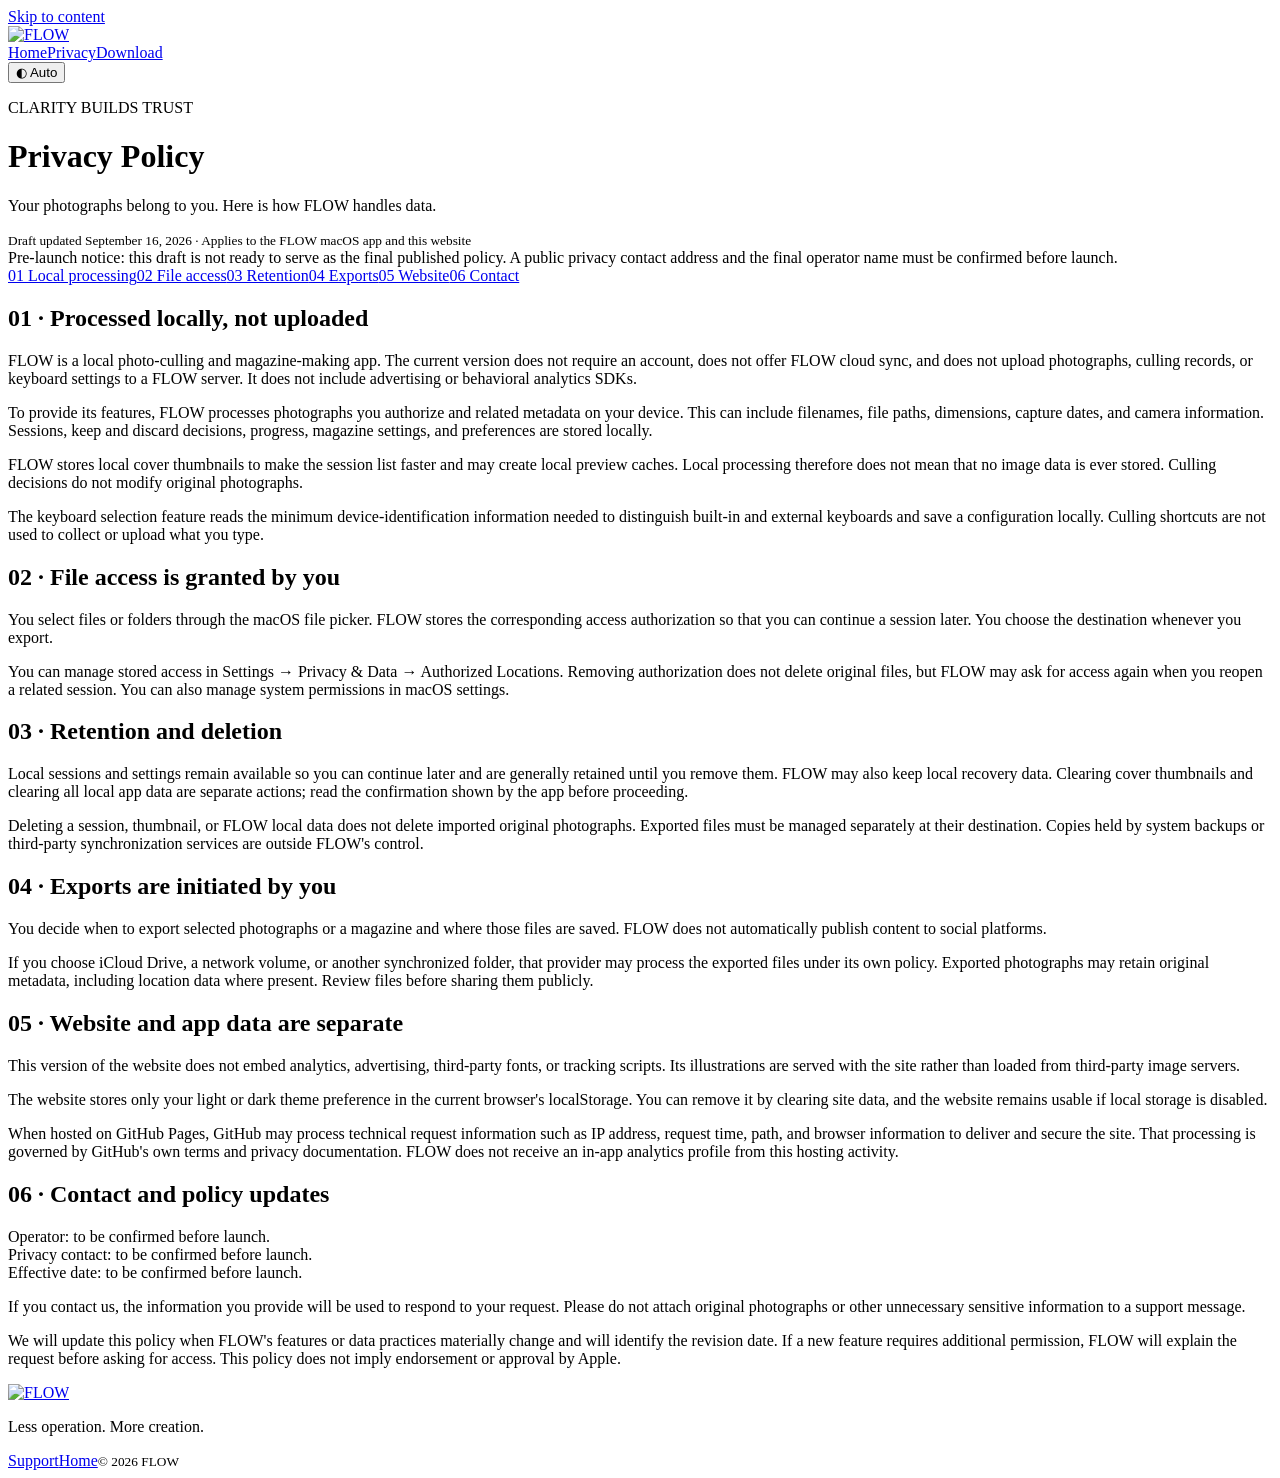
==== privacy-en.html @ 1fe531a7 "Add files via upload" ====
<!doctype html>
<html lang="en">
<head>
  <meta charset="utf-8">
  <meta name="viewport" content="width=device-width,initial-scale=1">
  <meta name="robots" content="noindex">
  <meta name="description" content="FLOW privacy policy covering local photo processing, file access, local storage, exports, and website data.">
  <title>Privacy Policy — FLOW</title>
  <link rel="alternate" hreflang="zh-CN" href="privacy.html">
  <link rel="alternate" hreflang="en" href="privacy-en.html">
  <link rel="icon" type="image/svg+xml" href="flowmark.svg">
  <link rel="stylesheet" href="styles.css">
  <script src="site.js" defer></script>
</head>
<body>
  <a class="skip" href="#main">Skip to content</a>
  <header class="nav"><a class="logo" href="index-en.html" aria-label="FLOW home"><span class="brand-logo"><img class="brand-logo-light" src="flowlogo-light.svg" alt="FLOW"><img class="brand-logo-dark" src="flowlogo-dark.svg" alt="" aria-hidden="true"></span></a><nav aria-label="Main navigation"><a href="index-en.html">Home</a><a href="privacy-en.html" aria-current="page">Privacy</a><a href="download-en.html">Download</a></nav><button class="theme" aria-label="Change color mode">◐ <span>Auto</span></button></header>
  <main id="main" class="wrap">
    <div class="policy-head"><p class="eyebrow">CLARITY BUILDS TRUST</p><h1>Privacy Policy</h1><p class="intro">Your photographs belong to you. Here is how FLOW handles data.</p><small>Draft updated September 16, 2026 · Applies to the FLOW macOS app and this website</small><div class="notice">Pre-launch notice: this draft is not ready to serve as the final published policy. A public privacy contact address and the final operator name must be confirmed before launch.</div></div>
    <div class="policy-layout">
      <aside class="policy-toc" aria-label="Contents"><a href="#local">01 Local processing</a><a href="#access">02 File access</a><a href="#retention">03 Retention</a><a href="#sharing">04 Exports</a><a href="#website">05 Website</a><a href="#contact">06 Contact</a></aside>
      <article class="policy-content">
        <section id="local"><h2>01 · Processed locally, not uploaded</h2><p>FLOW is a local photo-culling and magazine-making app. The current version does not require an account, does not offer FLOW cloud sync, and does not upload photographs, culling records, or keyboard settings to a FLOW server. It does not include advertising or behavioral analytics SDKs.</p><p>To provide its features, FLOW processes photographs you authorize and related metadata on your device. This can include filenames, file paths, dimensions, capture dates, and camera information. Sessions, keep and discard decisions, progress, magazine settings, and preferences are stored locally.</p><p>FLOW stores local cover thumbnails to make the session list faster and may create local preview caches. Local processing therefore does not mean that no image data is ever stored. Culling decisions do not modify original photographs.</p><p>The keyboard selection feature reads the minimum device-identification information needed to distinguish built-in and external keyboards and save a configuration locally. Culling shortcuts are not used to collect or upload what you type.</p></section>
        <section id="access"><h2>02 · File access is granted by you</h2><p>You select files or folders through the macOS file picker. FLOW stores the corresponding access authorization so that you can continue a session later. You choose the destination whenever you export.</p><p>You can manage stored access in Settings → Privacy &amp; Data → Authorized Locations. Removing authorization does not delete original files, but FLOW may ask for access again when you reopen a related session. You can also manage system permissions in macOS settings.</p></section>
        <section id="retention"><h2>03 · Retention and deletion</h2><p>Local sessions and settings remain available so you can continue later and are generally retained until you remove them. FLOW may also keep local recovery data. Clearing cover thumbnails and clearing all local app data are separate actions; read the confirmation shown by the app before proceeding.</p><p>Deleting a session, thumbnail, or FLOW local data does not delete imported original photographs. Exported files must be managed separately at their destination. Copies held by system backups or third-party synchronization services are outside FLOW's control.</p></section>
        <section id="sharing"><h2>04 · Exports are initiated by you</h2><p>You decide when to export selected photographs or a magazine and where those files are saved. FLOW does not automatically publish content to social platforms.</p><p>If you choose iCloud Drive, a network volume, or another synchronized folder, that provider may process the exported files under its own policy. Exported photographs may retain original metadata, including location data where present. Review files before sharing them publicly.</p></section>
        <section id="website"><h2>05 · Website and app data are separate</h2><p>This version of the website does not embed analytics, advertising, third-party fonts, or tracking scripts. Its illustrations are served with the site rather than loaded from third-party image servers.</p><p>The website stores only your light or dark theme preference in the current browser's localStorage. You can remove it by clearing site data, and the website remains usable if local storage is disabled.</p><p>When hosted on GitHub Pages, GitHub may process technical request information such as IP address, request time, path, and browser information to deliver and secure the site. That processing is governed by GitHub's own terms and privacy documentation. FLOW does not receive an in-app analytics profile from this hosting activity.</p></section>
        <section id="contact"><h2>06 · Contact and policy updates</h2><p>Operator: to be confirmed before launch.<br>Privacy contact: to be confirmed before launch.<br>Effective date: to be confirmed before launch.</p><p>If you contact us, the information you provide will be used to respond to your request. Please do not attach original photographs or other unnecessary sensitive information to a support message.</p><p>We will update this policy when FLOW's features or data practices materially change and will identify the revision date. If a new feature requires additional permission, FLOW will explain the request before asking for access. This policy does not imply endorsement or approval by Apple.</p></section>
      </article>
    </div>
  </main>
  <footer class="wrap"><a class="logo" href="index-en.html" aria-label="FLOW home"><span class="brand-logo"><img class="brand-logo-light" src="flowlogo-light.svg" alt="FLOW"><img class="brand-logo-dark" src="flowlogo-dark.svg" alt="" aria-hidden="true"></span></a><p>Less operation. More creation.</p><a href="support-en.html">Support</a><a href="index-en.html">Home</a><small>© 2026 FLOW</small></footer>
</body>
</html>
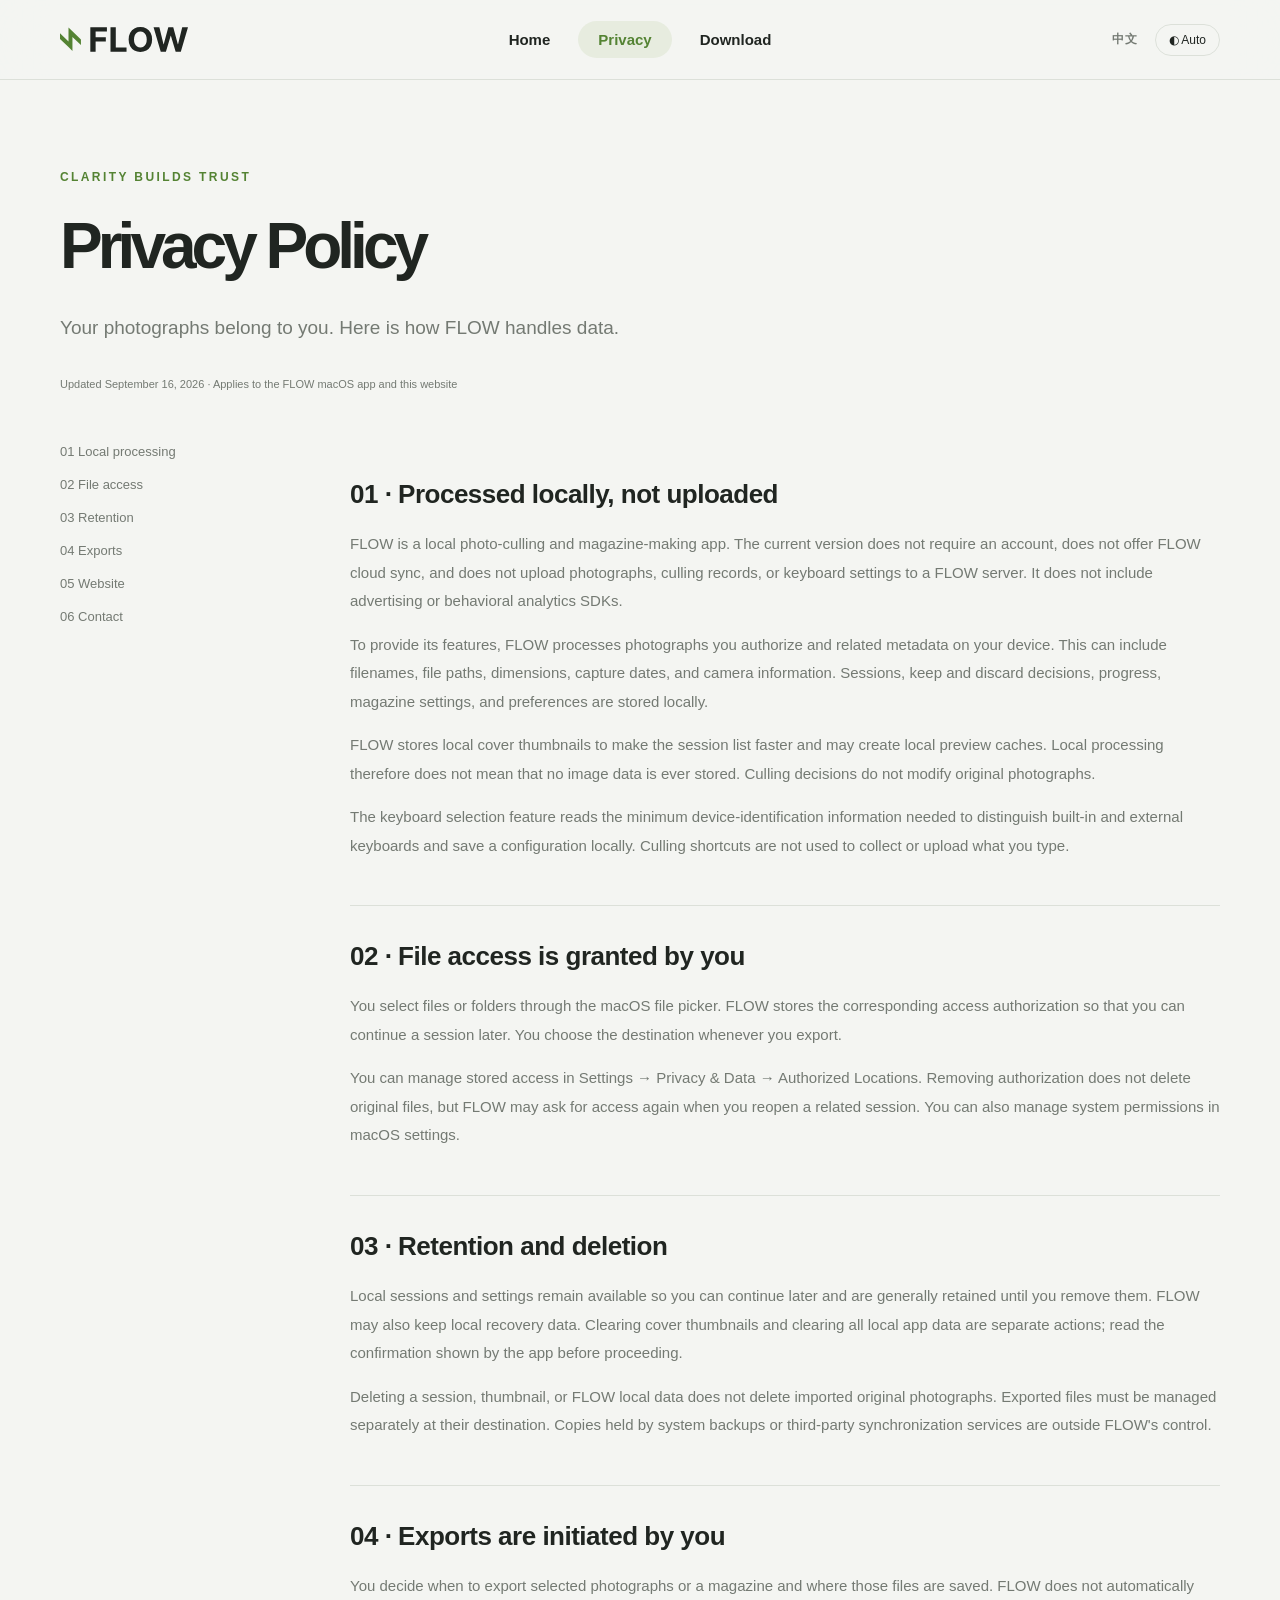
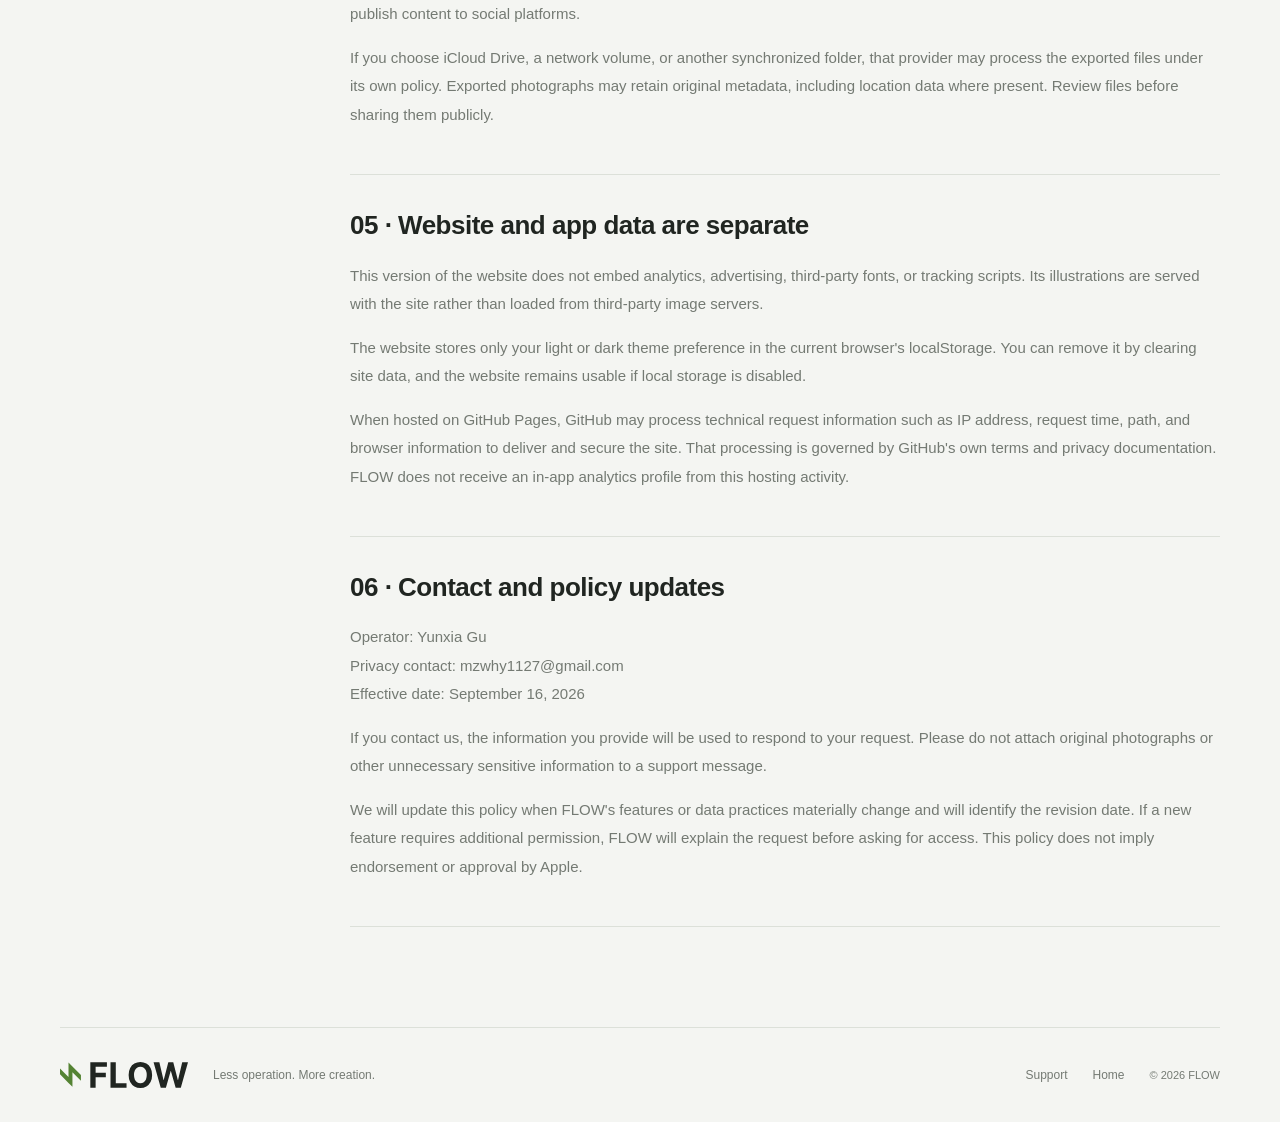
==== commit 00c697f6: "Add files via upload" ====
--- a/privacy-en.html
+++ b/privacy-en.html
@@ -3,7 +3,7 @@
 <head>
   <meta charset="utf-8">
   <meta name="viewport" content="width=device-width,initial-scale=1">
-  <meta name="robots" content="noindex">
+  
   <meta name="description" content="FLOW privacy policy covering local photo processing, file access, local storage, exports, and website data.">
   <title>Privacy Policy — FLOW</title>
   <link rel="alternate" hreflang="zh-CN" href="privacy.html">
@@ -16,7 +16,7 @@
   <a class="skip" href="#main">Skip to content</a>
   <header class="nav"><a class="logo" href="index-en.html" aria-label="FLOW home"><span class="brand-logo"><img class="brand-logo-light" src="flowlogo-light.svg" alt="FLOW"><img class="brand-logo-dark" src="flowlogo-dark.svg" alt="" aria-hidden="true"></span></a><nav aria-label="Main navigation"><a href="index-en.html">Home</a><a href="privacy-en.html" aria-current="page">Privacy</a><a href="download-en.html">Download</a></nav><button class="theme" aria-label="Change color mode">◐ <span>Auto</span></button></header>
   <main id="main" class="wrap">
-    <div class="policy-head"><p class="eyebrow">CLARITY BUILDS TRUST</p><h1>Privacy Policy</h1><p class="intro">Your photographs belong to you. Here is how FLOW handles data.</p><small>Draft updated September 16, 2026 · Applies to the FLOW macOS app and this website</small><div class="notice">Pre-launch notice: this draft is not ready to serve as the final published policy. A public privacy contact address and the final operator name must be confirmed before launch.</div></div>
+    <div class="policy-head"><p class="eyebrow">CLARITY BUILDS TRUST</p><h1>Privacy Policy</h1><p class="intro">Your photographs belong to you. Here is how FLOW handles data.</p><small>Updated September 16, 2026 · Applies to the FLOW macOS app and this website</small></div>
     <div class="policy-layout">
       <aside class="policy-toc" aria-label="Contents"><a href="#local">01 Local processing</a><a href="#access">02 File access</a><a href="#retention">03 Retention</a><a href="#sharing">04 Exports</a><a href="#website">05 Website</a><a href="#contact">06 Contact</a></aside>
       <article class="policy-content">
@@ -25,7 +25,7 @@
         <section id="retention"><h2>03 · Retention and deletion</h2><p>Local sessions and settings remain available so you can continue later and are generally retained until you remove them. FLOW may also keep local recovery data. Clearing cover thumbnails and clearing all local app data are separate actions; read the confirmation shown by the app before proceeding.</p><p>Deleting a session, thumbnail, or FLOW local data does not delete imported original photographs. Exported files must be managed separately at their destination. Copies held by system backups or third-party synchronization services are outside FLOW's control.</p></section>
         <section id="sharing"><h2>04 · Exports are initiated by you</h2><p>You decide when to export selected photographs or a magazine and where those files are saved. FLOW does not automatically publish content to social platforms.</p><p>If you choose iCloud Drive, a network volume, or another synchronized folder, that provider may process the exported files under its own policy. Exported photographs may retain original metadata, including location data where present. Review files before sharing them publicly.</p></section>
         <section id="website"><h2>05 · Website and app data are separate</h2><p>This version of the website does not embed analytics, advertising, third-party fonts, or tracking scripts. Its illustrations are served with the site rather than loaded from third-party image servers.</p><p>The website stores only your light or dark theme preference in the current browser's localStorage. You can remove it by clearing site data, and the website remains usable if local storage is disabled.</p><p>When hosted on GitHub Pages, GitHub may process technical request information such as IP address, request time, path, and browser information to deliver and secure the site. That processing is governed by GitHub's own terms and privacy documentation. FLOW does not receive an in-app analytics profile from this hosting activity.</p></section>
-        <section id="contact"><h2>06 · Contact and policy updates</h2><p>Operator: to be confirmed before launch.<br>Privacy contact: to be confirmed before launch.<br>Effective date: to be confirmed before launch.</p><p>If you contact us, the information you provide will be used to respond to your request. Please do not attach original photographs or other unnecessary sensitive information to a support message.</p><p>We will update this policy when FLOW's features or data practices materially change and will identify the revision date. If a new feature requires additional permission, FLOW will explain the request before asking for access. This policy does not imply endorsement or approval by Apple.</p></section>
+        <section id="contact"><h2>06 · Contact and policy updates</h2><p>Operator: Yunxia Gu<br>Privacy contact: mzwhy1127@gmail.com<br>Effective date: September 16, 2026</p><p>If you contact us, the information you provide will be used to respond to your request. Please do not attach original photographs or other unnecessary sensitive information to a support message.</p><p>We will update this policy when FLOW's features or data practices materially change and will identify the revision date. If a new feature requires additional permission, FLOW will explain the request before asking for access. This policy does not imply endorsement or approval by Apple.</p></section>
       </article>
     </div>
   </main>
--- a/styles.css
+++ b/styles.css
@@ -0,0 +1,4 @@
+:root{color-scheme:light;--bg:#f4f5f2;--surface:#fff;--text:#202521;--muted:#747a73;--line:#dce0d9;--accent:#548333;--tint:#e7ecdf;--glass:rgba(244,245,242,.84)}:root[data-theme=dark]{color-scheme:dark;--bg:#131613;--surface:#1e221e;--text:#f0f2ec;--muted:#a2aaa0;--line:#343b32;--accent:#b4d995;--tint:#2e3c27;--glass:rgba(19,22,19,.86)}*{box-sizing:border-box}html{scroll-behavior:smooth;scroll-padding-top:100px}body{margin:0;background:var(--bg);color:var(--text);font-family:-apple-system,BlinkMacSystemFont,"PingFang SC","Helvetica Neue",sans-serif;-webkit-font-smoothing:antialiased}a{color:inherit;text-decoration:none}button{font:inherit;color:inherit;cursor:pointer}button:focus-visible,a:focus-visible{outline:3px solid var(--accent);outline-offset:5px}.wrap{width:min(1160px,calc(100% - 64px));margin:auto}.nav{height:80px;position:sticky;top:0;z-index:10;display:flex;align-items:center;justify-content:space-between;padding:0 max(32px,calc((100vw - 1160px)/2));background:var(--glass);backdrop-filter:blur(24px);border-bottom:1px solid var(--line)}.logo{font-size:25px;font-weight:850;letter-spacing:-1.5px}.logo span{color:var(--accent);font-size:10px;vertical-align:top;margin-left:5px}.nav nav{display:flex;align-items:center;gap:32px;font-size:13px}.theme{border:1px solid var(--line);border-radius:24px;padding:8px 13px;background:transparent;font-size:12px}.hero{text-align:center;padding-top:87px}.eyebrow{font-size:12px;font-weight:600;letter-spacing:2.4px;color:var(--accent);margin:0 0 26px}h1{font-size:clamp(62px,8vw,104px);line-height:1.13;letter-spacing:-5px;margin:0;font-weight:650}h2{font-size:clamp(35px,4.5vw,60px);line-height:1.2;letter-spacing:-2px;font-weight:600;margin:0 0 26px}.accent{color:var(--accent)}.intro{font-size:19px;line-height:1.9;color:var(--muted);margin:28px 0}.pill{display:inline-flex;gap:32px;align-items:center;border-radius:40px;padding:16px 25px;font-size:14px}.primary{background:var(--text);color:var(--bg)}.caption{font-size:11px;color:var(--muted);margin:20px 0 0;line-height:1.6}.app-window{margin-top:64px;text-align:left;background:var(--surface);border:1px solid var(--line);border-radius:17px;overflow:hidden;box-shadow:0 35px 90px -45px #18221555}.window-bar{height:48px;display:flex;justify-content:space-between;align-items:center;padding:0 22px;border-bottom:1px solid var(--line);font-size:10px;color:var(--muted)}.traffic{color:#b5bcae;letter-spacing:3px}.preview-body{display:flex;min-height:460px}.photo-stage{width:77%;padding:35px 65px 20px;display:flex;flex-direction:column;align-items:center;justify-content:center}.landscape{background:linear-gradient(155deg,#a5b4ac,#ddd3b8 60%,#aaad99);position:relative;overflow:hidden;border-radius:5px;width:100%;aspect-ratio:1.75}.sun{width:55px;height:55px;border-radius:50%;background:#f7ebc5;position:absolute;top:18%;right:25%;box-shadow:0 0 55px #f3e4bc66}.ridge{position:absolute;inset:0;clip-path:polygon(0 78%,16% 48%,29% 66%,48% 18%,64% 46%,74% 40%,100% 76%,100% 100%,0 100%)}.ridge.back{background:linear-gradient(120deg,#6f8175,#8f9b86);transform:translateY(16%)}.ridge.front{background:linear-gradient(145deg,#475d51,#223c32);transform:translate(-20%,39%) scale(1.5)}.photo-note{position:absolute;bottom:17px;left:20px;font-size:8px;letter-spacing:2px;color:#eee}.cull-toolbar{display:flex;gap:30px;align-items:center;border:1px solid var(--line);border-radius:30px;padding:12px 24px;margin-top:22px;font-size:12px}.cull-toolbar strong{color:var(--accent)}.app-aside{width:23%;border-left:1px solid var(--line);padding:26px 23px;font-size:10px}.app-aside b{display:block;font-weight:550}.app-aside em{float:right;color:var(--accent);font-style:normal}.meter{height:4px;background:var(--line);border-radius:4px;margin:18px 0}.meter i{display:block;width:40%;height:100%;border-radius:4px;background:var(--accent)}hr{border:0;border-top:1px solid var(--line);margin:25px 0}.app-aside small{display:block;color:var(--muted);line-height:1.8;margin:18px 0 4px}.target{font-size:42px;text-align:center;padding-top:48px}.target small{font-size:10px;margin:0}.section{padding-top:145px;padding-bottom:145px}.section-heading p:not(.eyebrow),.gallery-grid p,.privacy-teaser>p:not(.eyebrow){font-size:17px;line-height:1.9;color:var(--muted)}.features{display:grid;grid-template-columns:repeat(3,1fr);gap:20px;margin-top:56px}.feature{background:var(--surface);border:1px solid var(--line);padding:30px;border-radius:24px;min-height:320px}.number{font-size:10px;letter-spacing:2px;color:var(--muted)}h3{font-size:23px;letter-spacing:-.5px;margin:25px 0 16px}.feature p{font-size:14px;line-height:1.9;color:var(--muted)}small{font-size:11px;color:var(--muted);line-height:1.7}.keys{display:flex;gap:8px;margin:29px 0 14px}kbd{font:14px inherit;display:grid;place-items:center;width:42px;height:42px;border:1px solid var(--line);border-radius:10px;background:var(--bg)}kbd.selected{background:var(--tint);color:var(--accent)}.task{display:flex;justify-content:space-between;margin-top:34px;font-size:13px}.task small{display:block}.task b span{color:var(--muted);font-weight:400}.detail-art{display:flex;align-items:center;justify-content:space-between;color:var(--accent);padding-top:25px;font-size:11px}.detail-art i{font-size:42px;font-style:normal;font-weight:200}.gallery-section{padding:100px 0;background:var(--tint)}.gallery-grid{display:grid;grid-template-columns:1fr 1fr;gap:90px;align-items:center}.gallery-grid .muted{font-size:13px}.swatches{display:flex;gap:12px;margin:30px 0 12px}.swatches button{width:28px;height:28px;border:3px solid transparent;border-radius:50%;background:var(--swatch);outline-offset:3px}.swatches button[aria-pressed=true]{outline:1px solid var(--text)}.poster{background:#e7e4db;padding:25px;transform:rotate(3deg);box-shadow:0 30px 55px -35px #18221566;color:#29352a;transition:background .4s}.poster-grid{display:grid;grid-template-columns:1fr 1fr;gap:10px}.poster-grid>div{min-height:150px;border-radius:2px}.poster-grid .tall{grid-row:span 2;aspect-ratio:auto}.abstract{background:#aaa}.dunes{background:linear-gradient(150deg,#d2b88e 32%,#ad976e 32%,#bba47d 64%,#897955 64%)}.sea{background:linear-gradient(#a3b9b4 47%,#627f7b 47%,#789b94 72%,#d9d2b9 72%)}.horizon{grid-column:span 2;background:linear-gradient(#c3cebf 55%,#798979 55%,#8b977d 70%,#4e6452 70%);min-height:100px!important}.poster-footer{display:flex;justify-content:space-between;align-items:center;margin-top:22px}.poster-footer b{font-size:20px}.poster-footer span{font-size:7px;letter-spacing:1.5px;line-height:1.8}.privacy-teaser{text-align:center}.privacy-mark{font-size:60px;display:block;color:var(--accent);margin-bottom:24px}.text-link{color:var(--accent);font-size:14px;display:inline-block;margin-top:15px}.privacy-facts{display:flex;justify-content:center;gap:45px;font-size:12px;color:var(--muted);margin-top:50px}.closing{border-top:1px solid var(--line);text-align:center;padding:100px 0}.closing p{color:var(--muted);font-size:14px}.release-note{font-size:11px;display:inline-block;margin-top:15px;padding:10px 20px;border:1px solid var(--line);border-radius:30px;color:var(--muted)}footer{display:flex;gap:25px;align-items:center;border-top:1px solid var(--line);padding-top:28px;padding-bottom:28px;font-size:12px;color:var(--muted)}footer p{margin-right:auto}.reveal{transition:opacity .8s,translate .8s}.motion-ready .reveal:not(.visible){opacity:0;translate:0 22px}.skip{position:fixed;top:-100px;z-index:100;background:var(--surface);padding:12px}.skip:focus{top:0}.policy-head{padding:90px 0 50px}.policy-head h1{font-size:64px}.policy-layout{display:grid;grid-template-columns:220px 1fr;gap:70px;padding-bottom:100px}.policy-toc{position:sticky;top:110px;align-self:start;display:grid;gap:18px;font-size:13px;color:var(--muted)}.policy-content section{padding:15px 0 30px;border-bottom:1px solid var(--line)}.policy-content h2{font-size:26px;letter-spacing:-.5px;margin:20px 0}.policy-content p,.policy-content li{font-size:15px;line-height:1.9;color:var(--muted)}.notice{padding:20px 24px;background:var(--tint);border-radius:14px;font-size:13px;line-height:1.8;margin:25px 0}.policy-content a{text-decoration:underline;text-underline-offset:4px}@media(max-width:800px){.wrap{width:calc(100% - 40px)}.nav{padding:0 20px;height:68px}.nav nav{gap:18px}.hero{padding-top:65px}h1{letter-spacing:-3px}.features{grid-template-columns:1fr}.feature{min-height:0}.section{padding:85px 0}.gallery-grid{grid-template-columns:1fr;gap:45px}.poster{width:min(450px,92%);margin:auto}.app-aside{display:none}.photo-stage{width:100%;padding:20px}.preview-body{min-height:0}.app-window{margin-top:45px}.cull-toolbar{gap:25px}.gallery-section{padding:70px 0}.policy-layout{grid-template-columns:1fr;gap:20px}.policy-toc{position:static;display:flex;flex-wrap:wrap;gap:16px}.policy-head h1{font-size:48px}footer{flex-wrap:wrap}footer p{width:60%}.privacy-facts{gap:18px}.theme span{display:none}}@media(prefers-reduced-motion:reduce){html{scroll-behavior:auto}*,.reveal{transition:none!important}.motion-ready .reveal:not(.visible){opacity:1;translate:none}}
+:root .nav{display:grid;grid-template-columns:1fr auto 1fr;gap:20px}.nav>.logo{justify-self:start}.nav>nav{justify-self:center;gap:8px}.nav>nav>a{font-size:15px;font-weight:700;text-align:center;min-width:72px;padding:10px 20px;border-radius:24px}.nav>nav>a[aria-current=page]{background:var(--tint);color:var(--accent)}.nav>nav>a:hover{background:var(--tint)}.nav>.theme{justify-self:end}.download-page{text-align:center;padding:100px 0 120px;min-height:calc(100vh - 190px)}.download-page h1{font-size:clamp(44px,6vw,76px);letter-spacing:-2px}.download-card{max-width:560px;margin:45px auto 15px;padding:36px;background:var(--surface);border:1px solid var(--line);border-radius:24px}.download-card h2{font-size:27px;letter-spacing:0}.download-card p{color:var(--muted);line-height:1.9;font-size:16px}@media(max-width:560px){:root .nav{gap:8px;padding:0 14px}.nav .logo{font-size:21px}.nav>nav{gap:0}.nav>nav>a{min-width:48px;padding:9px 10px;font-size:14px}.nav>.theme{padding:8px}.download-page{padding:70px 0}.download-card{padding:25px}}
+:root .logo{display:inline-flex;align-items:center;line-height:0}.logo .brand-logo{position:relative;display:block;width:128px;aspect-ratio:1009/203;margin-left:0;font-size:inherit;vertical-align:middle;color:inherit}.brand-logo img{position:absolute;inset:0;width:100%;height:100%;display:block}.brand-logo-dark{opacity:0}:root[data-theme=dark] .brand-logo-light{opacity:0}:root[data-theme=dark] .brand-logo-dark{opacity:1}@media(prefers-color-scheme:dark){:root:not([data-theme]) .brand-logo-light{opacity:0}:root:not([data-theme]) .brand-logo-dark{opacity:1}}footer .brand-logo{width:104px}@media(max-width:560px){.nav .brand-logo{width:96px}footer .brand-logo{width:92px}}
+.language-switch{position:absolute;right:max(102px,calc((100vw - 1160px)/2 + 72px));padding:8px 11px;border-radius:22px;color:var(--muted);font-size:12px;font-weight:650;letter-spacing:.04em}.language-switch:hover{background:var(--tint);color:var(--accent)}.support-grid{display:grid;grid-template-columns:repeat(2,1fr);gap:20px;margin:40px auto 0;max-width:900px;text-align:left}.support-card{padding:28px;border:1px solid var(--line);border-radius:22px;background:var(--surface)}.support-card h2{font-size:24px;letter-spacing:-.4px;margin:0 0 12px}.support-card p{font-size:14px;line-height:1.8;color:var(--muted)}.support-card .text-link{margin-top:4px}.launch-placeholder{border:1px dashed var(--line);background:transparent}@media(max-width:800px){.support-grid{grid-template-columns:1fr}.language-switch{padding:7px;font-size:11px}}@media(max-width:560px){.language-switch{right:52px;top:72px;background:var(--glass);border:1px solid var(--line)}.nav{margin-bottom:38px}}
